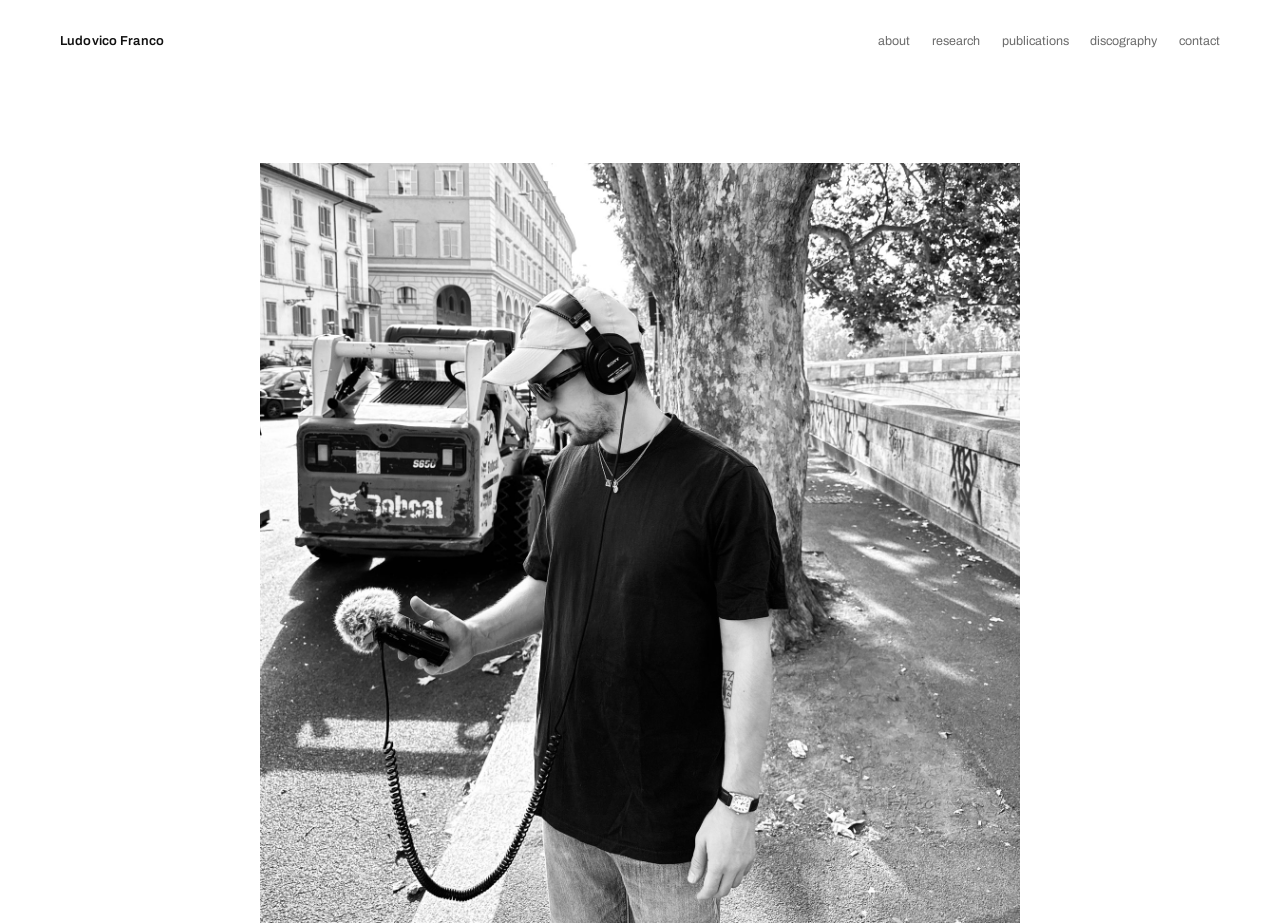
==== index.html @ f2a89196 "Add files via upload" ====
<!doctype html>
<html lang="en">
<head>
<meta charset="utf-8">
<meta name="viewport" content="width=device-width, initial-scale=1">
<title>Ludovico Franco · trumpet, improvisation, sound research</title>
<meta name="description" content="Ludovico Franco: trumpet player, improviser and doctoral researcher working on sound environments, urban space and improvisation.">
<link rel="canonical" href="https://ludovicofranco.github.io/">
<link rel="icon" href="/favicon.svg" type="image/svg+xml">
<link rel="preconnect" href="https://fonts.googleapis.com">
<link rel="preconnect" href="https://fonts.gstatic.com" crossorigin>
<link rel="stylesheet" href="https://fonts.googleapis.com/css2?family=Archivo:wght@400;500;600&display=swap">
<link rel="stylesheet" href="/style.css?v=8">
</head>
<body>
<a class="skip" href="#main">Skip to content</a>

<header class="bar">
  <div class="wrap">
    <a class="name" href="/">Ludovico Franco</a>
    <nav aria-label="Main">
      <a href="/about/">about</a>
      <a href="/research/">research</a>
      <a href="/publications/">publications</a>
      <a href="/discography/">discography</a>
      <a href="/contact/">contact</a>
    </nav>
  </div>
</header>

<main id="main">
  <div class="wrap">
    <h1 class="visually-hidden">Ludovico Franco</h1>
    <figure class="home-image">
      <img src="/images/field-recording.jpg"
           alt="Ludovico Franco field recording in a street, wearing headphones and holding a
                portable recorder, beside a digger and a plane tree"
           width="1600" height="1600" fetchpriority="high" decoding="async">
    </figure>
  </div>
</main>


<script src="/site.js"></script>
</body>
</html>
---- style.css ----
/* Ludovico Franco — single stylesheet.
   Hand-written, no framework. Everything you might want to change
   (colours, type, measure) lives in the :root block below. */

:root{
  --paper:  #FFFFFF;
  --ink:    #111111;
  --muted:  #6B6B6B;
  --faint:  #9A9A9A;
  --hair:   #E4E4E4;

  /* Un solo carattere per tutto il sito, sopra e sotto.
     Per rimettere un serif nel testo lungo, basta cambiare --serif. */
  --font:  Archivo, "Helvetica Neue", Arial, sans-serif;
  --serif: var(--font);
  --sans:  var(--font);
  --mono:  var(--font);

  --measure: 68ch;
}
/* Il sito è chiaro sempre, anche per chi ha il sistema in modalità scura.
   Per riattivare il tema scuro automatico, incolla questo blocco qui sotto:

   @media (prefers-color-scheme: dark){
     :root{ --paper:#0B0B0B; --ink:#ECECEC; --muted:#9A9A9A;
            --faint:#6E6E6E; --hair:#262626; }
   }
*/
:root{ color-scheme: light; }

*,*::before,*::after{ box-sizing:border-box; }
html{ -webkit-text-size-adjust:100%; }
@media (prefers-reduced-motion: reduce){ *{ transition:none !important; animation:none !important; } }

body{
  margin:0;
  background:var(--paper);
  color:var(--ink);
  font-family:var(--serif);
  font-size:16.5px;
  line-height:1.65;
  font-weight:400;
  -webkit-font-smoothing:antialiased;
}
img{ max-width:100%; height:auto; }

a{ color:inherit; text-decoration:underline; text-decoration-thickness:.5px; text-underline-offset:3px; }
a:hover{ text-decoration-thickness:1.5px; }
:focus-visible{ outline:1.5px solid var(--ink); outline-offset:3px; }

.skip{ position:absolute; left:-9999px; }
.skip:focus{ left:12px; top:12px; background:var(--paper); padding:8px 12px; border:1px solid var(--hair); z-index:10; }

/* ---------- frame ---------- */
.wrap{ max-width:1400px; margin:0 auto; padding:0 60px; }
.col{ max-width:var(--measure); }

/* Su schermo largo le sezioni diventano due colonne: etichetta a sinistra,
   contenuto a destra. Sotto i 980px tornano incolonnate. */
@media (min-width:900px){
  section{ display:grid; grid-template-columns:210px minmax(0,1fr); gap:0 60px; }
  section > h2{ grid-column:1; grid-row:1; margin:0; padding-top:5px; }
  section > *:not(h2){ grid-column:2; }

  /* Stessa cosa per il blocco d'apertura di ogni pagina: titolo a sinistra,
     testo introduttivo a destra. */
  main .wrap > .col:first-child:not(.paper){
    display:grid; grid-template-columns:minmax(0,1fr) minmax(0,1fr);
    gap:0 60px; max-width:none; align-items:start;
  }
  main .wrap > .col:first-child:not(.paper) > h1{ grid-column:1; grid-row:1; margin:0; max-width:14ch; }
  main .wrap > .col:first-child:not(.paper) > *:not(h1){ grid-column:2; }
}

.bar{ padding:26px 0 0; }
.bar .wrap{ display:flex; align-items:baseline; gap:24px 32px; flex-wrap:wrap; }
.name{
  font-family:var(--sans); font-size:13px; font-weight:600;
  letter-spacing:.01em; text-decoration:none;
}
.name:hover{ text-decoration:underline; text-underline-offset:4px; }
.bar nav{ margin-left:auto; text-align:right; }
.bar nav a{
  font-family:var(--sans); font-size:12.5px; font-weight:400;
  color:var(--muted); text-decoration:none;
}
/* le voci del menu sono separate solo dallo spazio */
.bar nav a + a{ margin-left:1.5em; }
.bar nav a:hover{ color:var(--ink); text-decoration:underline; text-underline-offset:4px; }
.bar nav a[aria-current="page"]{ color:var(--ink); }

main{ padding:110px 0 0; }
@media (max-width:640px){ main{ padding:56px 0 0; } .wrap{ padding:0 24px; } }

/* ---------- type ---------- */
h1{
  font-family:var(--font); font-weight:500;
  font-size:1.8rem; line-height:1.22; letter-spacing:-.02em;
  margin:0 0 34px; text-wrap:balance; max-width:24ch;
}
h1.big{ font-size:clamp(2.2rem, 4vw, 3.1rem); max-width:11ch; line-height:1.06; letter-spacing:-.03em; }
h2{
  font-family:var(--sans); font-weight:600; font-size:11px;
  letter-spacing:.18em; text-transform:uppercase; color:var(--faint);
  margin:0 0 18px;
}
h3{
  font-family:var(--font); font-weight:600; font-size:.97rem;
  line-height:1.45; letter-spacing:-.005em; margin:0 0 6px;
}
p{ margin:0 0 1.3em; }
p:last-child{ margin-bottom:0; }
.small{ font-size:14.5px; color:var(--muted); }
.mono{ font-family:var(--mono); font-size:13px; }

section{ margin:0 0 92px; }
/* aria fra il blocco d'apertura e la prima sezione */
main .wrap > .col:first-child + section{ margin-top:84px; }
section:last-of-type{ margin-bottom:0; }
hr{ border:none; border-top:1px solid var(--hair); margin:0 0 40px; }

/* ---------- lists ---------- */
ul.plain{ list-style:none; margin:0; padding:0; }
ul.plain > li{ padding:0 0 26px; }
ul.plain > li:last-child{ padding-bottom:0; }

.row{ display:grid; grid-template-columns:5.5em 1fr; gap:0 22px; align-items:baseline; }
.row .yr{ font-family:var(--font); font-size:13px; color:var(--faint); }
@media (max-width:640px){
  .row{ grid-template-columns:1fr; }
  .row .yr{ margin-bottom:2px; display:block; }
}

.entry .where{ color:var(--muted); font-size:14.5px; margin:4px 0 6px; }
.entry .links{ display:flex; flex-wrap:wrap; gap:4px 16px; font-family:var(--sans); font-size:12.5px; }
.entry .links a{ color:var(--muted); }
.entry .links a:hover{ color:var(--ink); }

/* ---------- key/value ---------- */
dl.facts{ display:grid; grid-template-columns:11em 1fr; gap:10px 24px; margin:0; font-size:14.5px; }
dl.facts dt{ font-family:var(--sans); font-size:11px; letter-spacing:.14em; text-transform:uppercase; color:var(--faint); padding-top:4px; }
dl.facts dd{ margin:0; color:var(--muted); }
dl.facts dd a{ color:var(--ink); }
@media (max-width:640px){
  dl.facts{ grid-template-columns:1fr; gap:2px; }
  dl.facts dt{ margin-top:16px; }
}

/* ---------- bios ---------- */
.bio{ padding:0 0 30px; }
.bio-head{ display:flex; align-items:baseline; gap:14px; margin:0 0 8px; }
.bio-head span{
  font-family:var(--sans); font-size:11px; letter-spacing:.14em;
  text-transform:uppercase; color:var(--faint);
}
.copy-btn{
  font-family:var(--sans); font-size:11px; letter-spacing:.04em;
  background:none; border:none; padding:0; cursor:pointer;
  color:var(--faint); text-decoration:underline; text-underline-offset:3px;
}
.copy-btn:hover{ color:var(--ink); }

/* ---------- paper page ---------- */
.paper{ max-width:none; }
.paper h1{
  font-size:clamp(1.7rem, 2.6vw, 2.3rem); font-weight:400; line-height:1.22;
  max-width:26ch; margin:0 0 22px;
}
.paper > *:not(h1){ max-width:var(--measure); }
.byline{ font-family:var(--sans); font-size:14px; font-weight:600; margin:0 0 2px; }
.affil{ font-family:var(--sans); font-size:13px; color:var(--muted); margin:0 0 26px; }
.cite{ color:var(--muted); font-size:14.5px; margin:0 0 26px; max-width:58ch; }
.actions{ display:flex; flex-wrap:wrap; gap:18px; font-family:var(--sans); font-size:13px; }

ol.refs{ margin:0; padding:0; list-style:none; counter-reset:r; font-size:14px; color:var(--muted); }
ol.refs li{ counter-increment:r; position:relative; padding:0 0 12px 3em; line-height:1.6; }
ol.refs li::before{
  content:"[" counter(r) "]"; position:absolute; left:0; top:0;
  font-family:var(--font); font-size:12px; color:var(--faint);
}
.kw{ list-style:none; margin:0; padding:0; display:flex; flex-wrap:wrap; gap:6px 18px;
     font-family:var(--sans); font-size:12.5px; color:var(--muted); }

/* ---------- footer ---------- */
footer{ margin:120px 0 0; padding:22px 0 56px; border-top:1px solid var(--hair); }
footer .wrap{ display:flex; flex-wrap:wrap; gap:6px 28px; }
footer, footer a{ font-family:var(--sans); font-size:12px; color:var(--faint); }

/* ---------- immagini ---------- */
figure{ margin:0; }
figure img{ display:block; width:100%; height:auto; }
figcaption{
  font-family:var(--font); font-size:12px; color:var(--faint);
  margin-top:10px; line-height:1.5;
}

/* foto a tutta larghezza dentro una pagina di testo (usata nella Research) */
.figure-block{ margin:72px 0 0; max-width:760px; }

/* ritratto nella pagina About: colonna di sinistra, sotto il titolo */
.portrait{ margin:30px 0 0; max-width:340px; }
@media (min-width:900px){
  main .wrap > .col:first-child:not(.paper) > .portrait{
    grid-column:1; grid-row:2; margin:38px 0 0;
  }
  /* Pagina About: titolo in alto su tutta la larghezza, poi foto a sinistra
     e testo a destra, allineati in cima. */
  main .wrap > .col:first-child:not(.paper).with-portrait{
    grid-template-columns:minmax(0,340px) minmax(0,1fr);
  }
  main .wrap > .col:first-child:not(.paper).with-portrait > h1{
    grid-column:1 / -1; grid-row:1; max-width:none;
  }
  main .wrap > .col:first-child:not(.paper).with-portrait > .portrait{
    grid-column:1; grid-row:2; margin:30px 0 0; max-width:none;
  }
  main .wrap > .col:first-child:not(.paper).with-portrait > .lede{
    grid-column:2; grid-row:2; margin:30px 0 0; max-width:var(--measure);
  }
}

/* foto affiancata a un elenco: usata nella Discography */
.media-split{ display:grid; grid-template-columns:1fr; gap:44px 60px; align-items:start; }
@media (min-width:900px){
  .media-split{ grid-template-columns:minmax(0,400px) minmax(0,1fr); }
}
.media-split figure{ max-width:480px; }

/* ---------- home: solo l'immagine ---------- */
.visually-hidden{
  position:absolute; width:1px; height:1px; margin:-1px; padding:0;
  overflow:hidden; clip:rect(0 0 0 0); clip-path:inset(50%); white-space:nowrap; border:0;
}
.home-image{ max-width:760px; margin:0 auto; }
.home-image img{ display:block; width:100%; height:auto; }
@media (max-width:640px){ .home-image{ max-width:none; } }

/* titolo alternativo / stilizzato accanto a un titolo di disco */
.alt{ color:var(--faint); font-weight:400; margin-left:.5em; }
/* citazione da una recensione */
blockquote.pull{
  margin:10px 0 0; padding:0 0 0 14px; border-left:1px solid var(--hair);
  color:var(--muted); font-size:14.5px; max-width:56ch;
}
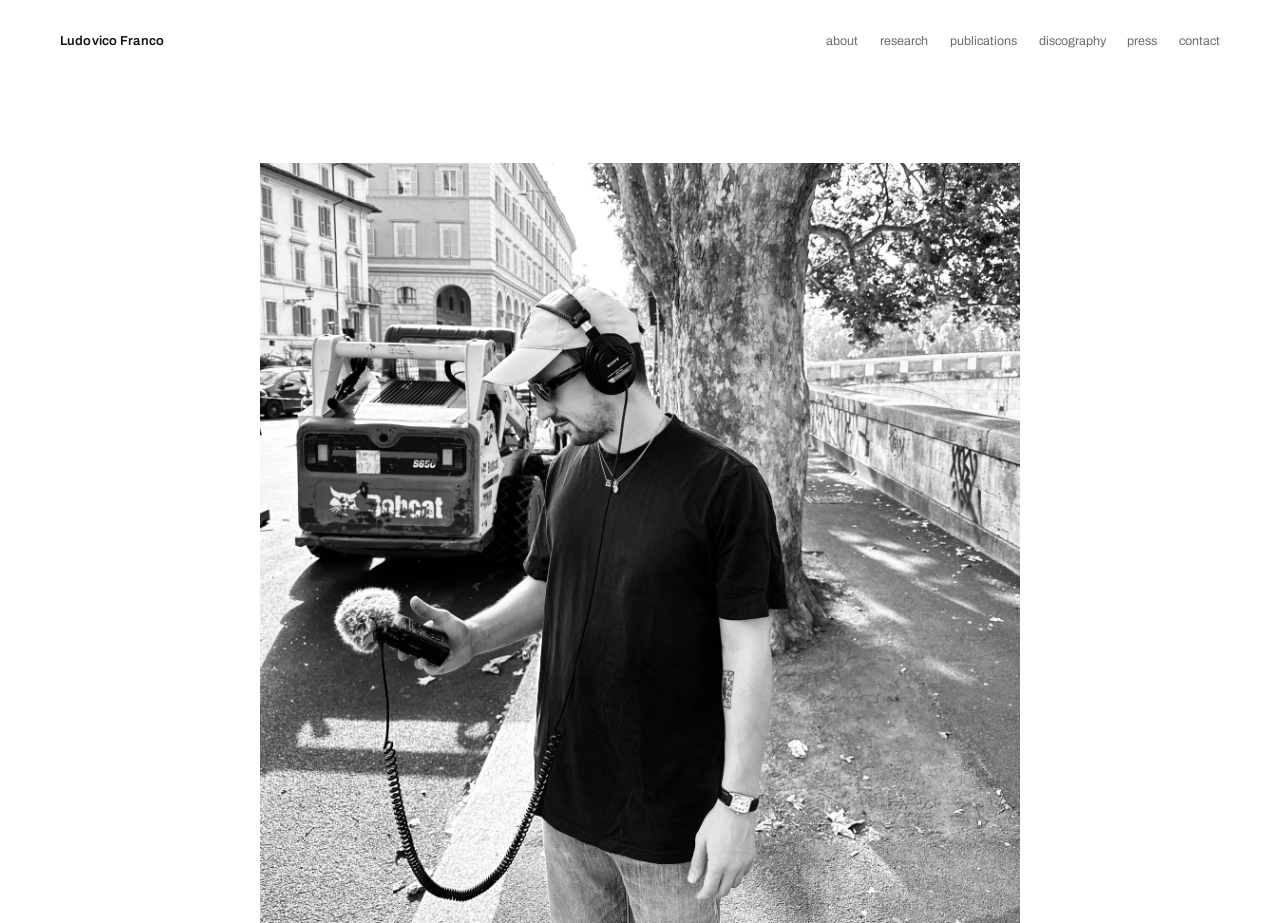
==== commit cf30b458: "Add files via upload" ====
--- a/index.html
+++ b/index.html
@@ -3,14 +3,51 @@
 <head>
 <meta charset="utf-8">
 <meta name="viewport" content="width=device-width, initial-scale=1">
-<title>Ludovico Franco · trumpet, improvisation, sound research</title>
-<meta name="description" content="Ludovico Franco: trumpet player, improviser and doctoral researcher working on sound environments, urban space and improvisation.">
+<title>Ludovico Franco · improviser / sound artist / trumpet player</title>
+<meta name="description" content="Ludovico Franco is an improviser, trumpeter and PhD researcher based in Rome, in the joint doctoral programme of the conservatories of Pescara, Ferrara…">
 <link rel="canonical" href="https://ludovicofranco.github.io/">
+<meta property="og:site_name" content="Ludovico Franco">
+<meta property="og:type" content="website">
+<meta property="og:title" content="Ludovico Franco · improviser / sound artist / trumpet player">
+<meta property="og:description" content="Ludovico Franco is an improviser, trumpeter and PhD researcher based in Rome, in the joint doctoral programme of the conservatories of Pescara, Ferrara…">
+<meta property="og:url" content="https://ludovicofranco.github.io/">
+<script type="application/ld+json">
+{
+  "@context": "https://schema.org",
+  "@graph": [
+    {
+      "@type": "WebSite",
+      "@id": "https://ludovicofranco.github.io/#website",
+      "url": "https://ludovicofranco.github.io/",
+      "name": "Ludovico Franco",
+      "publisher": { "@id": "https://ludovicofranco.github.io/#person" }
+    },
+    {
+      "@type": "Person",
+      "@id": "https://ludovicofranco.github.io/#person",
+      "name": "Ludovico Franco",
+      "url": "https://ludovicofranco.github.io/",
+      "jobTitle": "Improviser, sound artist and trumpet player",
+      "identifier": "https://orcid.org/0009-0007-0773-4794",
+      "affiliation": {
+        "@type": "CollegeOrUniversity",
+        "name": "Conservatorio di Musica “Luisa D’Annunzio”, Pescara"
+      },
+      "sameAs": [
+        "https://orcid.org/0009-0007-0773-4794",
+        "https://scholar.google.com/citations?user=Iq05x2AAAAAJ",
+        "https://www.instagram.com/ludovicofranco_/",
+        "https://www.linkedin.com/in/ludovico-franco-a602a33b0/"
+      ]
+    }
+  ]
+}
+</script>
 <link rel="icon" href="/favicon.svg" type="image/svg+xml">
 <link rel="preconnect" href="https://fonts.googleapis.com">
 <link rel="preconnect" href="https://fonts.gstatic.com" crossorigin>
 <link rel="stylesheet" href="https://fonts.googleapis.com/css2?family=Archivo:wght@400;500;600&display=swap">
-<link rel="stylesheet" href="/style.css?v=8">
+<link rel="stylesheet" href="/style.css?v=11">
 </head>
 <body>
 <a class="skip" href="#main">Skip to content</a>
@@ -23,6 +60,7 @@
       <a href="/research/">research</a>
       <a href="/publications/">publications</a>
       <a href="/discography/">discography</a>
+      <a href="/press/">press</a>
       <a href="/contact/">contact</a>
     </nav>
   </div>
--- a/style.css
+++ b/style.css
@@ -194,29 +194,36 @@
   margin-top:10px; line-height:1.5;
 }
 
-/* foto a tutta larghezza dentro una pagina di testo (usata nella Research) */
-.figure-block{ margin:72px 0 0; max-width:760px; }
-
-/* ritratto nella pagina About: colonna di sinistra, sotto il titolo */
-.portrait{ margin:30px 0 0; max-width:340px; }
+/* foto nella colonna di sinistra, sotto il titolo: About e Research */
+.side-figure{ margin:30px 0 0; max-width:340px; }
 @media (min-width:900px){
-  main .wrap > .col:first-child:not(.paper) > .portrait{
+  main .wrap > .col:first-child:not(.paper) > .side-figure{
     grid-column:1; grid-row:2; margin:38px 0 0;
   }
-  /* Pagina About: titolo in alto su tutta la larghezza, poi foto a sinistra
+  /* Titolo in alto su tutta la larghezza, poi foto a sinistra
      e testo a destra, allineati in cima. */
-  main .wrap > .col:first-child:not(.paper).with-portrait{
+  main .wrap > .col:first-child:not(.paper).with-side-figure{
     grid-template-columns:minmax(0,340px) minmax(0,1fr);
   }
-  main .wrap > .col:first-child:not(.paper).with-portrait > h1{
+  main .wrap > .col:first-child:not(.paper).with-side-figure > h1{
     grid-column:1 / -1; grid-row:1; max-width:none;
   }
-  main .wrap > .col:first-child:not(.paper).with-portrait > .portrait{
+  main .wrap > .col:first-child:not(.paper).with-side-figure > .side-figure{
     grid-column:1; grid-row:2; margin:30px 0 0; max-width:none;
   }
-  main .wrap > .col:first-child:not(.paper).with-portrait > .lede{
+  main .wrap > .col:first-child:not(.paper).with-side-figure > .lede{
     grid-column:2; grid-row:2; margin:30px 0 0; max-width:var(--measure);
   }
+  /* Variante per una foto orizzontale (Research): colonna sinistra piu' larga. */
+  main .wrap > .col:first-child:not(.paper).with-side-figure.wide-figure{
+    grid-template-columns:minmax(0,440px) minmax(0,1fr);
+  }
+}
+
+/* Sotto i 900px la colonna d'apertura si impila e la foto finisce sopra il
+   testo: serve la stessa aria che la Discography ottiene dal suo gap. */
+@media (max-width:899px){
+  .side-figure + .lede{ margin-top:44px; }
 }
 
 /* foto affiancata a un elenco: usata nella Discography */
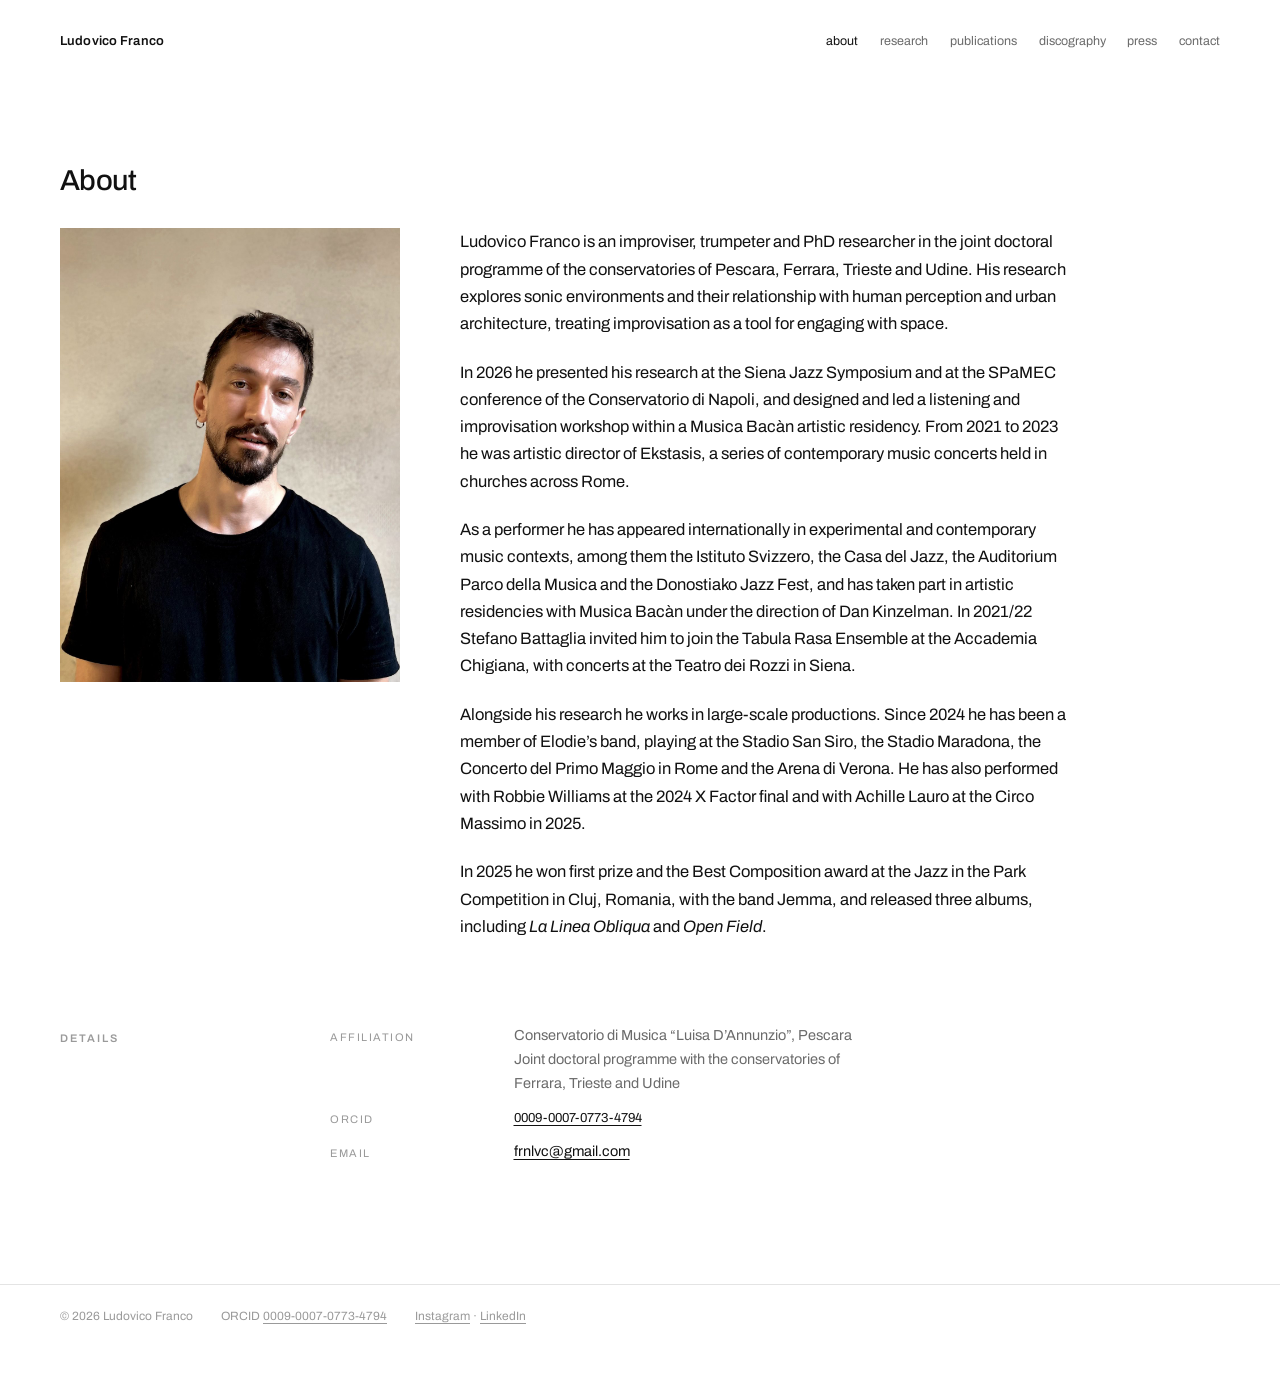
==== commit 2d0348c1: "Add files via upload" ====
--- a/index.html
+++ b/index.html
@@ -3,46 +3,14 @@
 <head>
 <meta charset="utf-8">
 <meta name="viewport" content="width=device-width, initial-scale=1">
-<title>Ludovico Franco · improviser / sound artist / trumpet player</title>
-<meta name="description" content="Ludovico Franco is an improviser, trumpeter and PhD researcher based in Rome, in the joint doctoral programme of the conservatories of Pescara, Ferrara…">
-<link rel="canonical" href="https://ludovicofranco.github.io/">
+<title>About · Ludovico Franco</title>
+<meta name="description" content="Biography of Ludovico Franco, trumpet player, improviser and doctoral researcher.">
+<link rel="canonical" href="https://ludovicofranco.github.io/about/">
 <meta property="og:site_name" content="Ludovico Franco">
 <meta property="og:type" content="website">
-<meta property="og:title" content="Ludovico Franco · improviser / sound artist / trumpet player">
-<meta property="og:description" content="Ludovico Franco is an improviser, trumpeter and PhD researcher based in Rome, in the joint doctoral programme of the conservatories of Pescara, Ferrara…">
-<meta property="og:url" content="https://ludovicofranco.github.io/">
-<script type="application/ld+json">
-{
-  "@context": "https://schema.org",
-  "@graph": [
-    {
-      "@type": "WebSite",
-      "@id": "https://ludovicofranco.github.io/#website",
-      "url": "https://ludovicofranco.github.io/",
-      "name": "Ludovico Franco",
-      "publisher": { "@id": "https://ludovicofranco.github.io/#person" }
-    },
-    {
-      "@type": "Person",
-      "@id": "https://ludovicofranco.github.io/#person",
-      "name": "Ludovico Franco",
-      "url": "https://ludovicofranco.github.io/",
-      "jobTitle": "Improviser, sound artist and trumpet player",
-      "identifier": "https://orcid.org/0009-0007-0773-4794",
-      "affiliation": {
-        "@type": "CollegeOrUniversity",
-        "name": "Conservatorio di Musica “Luisa D’Annunzio”, Pescara"
-      },
-      "sameAs": [
-        "https://orcid.org/0009-0007-0773-4794",
-        "https://scholar.google.com/citations?user=Iq05x2AAAAAJ",
-        "https://www.instagram.com/ludovicofranco_/",
-        "https://www.linkedin.com/in/ludovico-franco-a602a33b0/"
-      ]
-    }
-  ]
-}
-</script>
+<meta property="og:title" content="About · Ludovico Franco">
+<meta property="og:description" content="Biography of Ludovico Franco, trumpet player, improviser and doctoral researcher.">
+<meta property="og:url" content="https://ludovicofranco.github.io/about/">
 <link rel="icon" href="/favicon.svg" type="image/svg+xml">
 <link rel="preconnect" href="https://fonts.googleapis.com">
 <link rel="preconnect" href="https://fonts.gstatic.com" crossorigin>
@@ -56,7 +24,7 @@
   <div class="wrap">
     <a class="name" href="/">Ludovico Franco</a>
     <nav aria-label="Main">
-      <a href="/about/">about</a>
+      <a href="/about/" aria-current="page">about</a>
       <a href="/research/">research</a>
       <a href="/publications/">publications</a>
       <a href="/discography/">discography</a>
@@ -68,16 +36,59 @@
 
 <main id="main">
   <div class="wrap">
-    <h1 class="visually-hidden">Ludovico Franco</h1>
-    <figure class="home-image">
-      <img src="/images/field-recording.jpg"
-           alt="Ludovico Franco field recording in a street, wearing headphones and holding a
-                portable recorder, beside a digger and a plane tree"
-           width="1600" height="1600" fetchpriority="high" decoding="async">
-    </figure>
+    <div class="col with-side-figure">
+      <h1>About</h1>
+      <figure class="side-figure">
+        <img src="/images/ludovico-franco-portrait.jpg" alt="Ludovico Franco"
+             width="1200" height="1600" loading="lazy" decoding="async">
+      </figure>
+      <div class="lede">
+        <p>Ludovico Franco is an improviser, trumpeter and PhD researcher in the joint doctoral
+        programme of the conservatories of Pescara, Ferrara, Trieste and Udine. His research explores
+        sonic environments and their relationship with human perception and urban architecture,
+        treating improvisation as a tool for engaging with space.</p>
+        <p>In 2026 he presented his research at the Siena Jazz Symposium and at the SPaMEC conference
+        of the Conservatorio di Napoli, and designed and led a listening and improvisation workshop
+        within a Musica Bacàn artistic residency. From 2021 to 2023 he was artistic director of
+        Ekstasis, a series of contemporary music concerts held in churches across Rome.</p>
+        <p>As a performer he has appeared internationally in experimental and contemporary music
+        contexts, among them the Istituto Svizzero, the Casa del Jazz, the Auditorium Parco della
+        Musica and the Donostiako Jazz Fest, and has taken part in artistic residencies with Musica
+        Bacàn under the direction of Dan Kinzelman. In 2021/22 Stefano Battaglia invited him to join
+        the Tabula Rasa Ensemble at the Accademia Chigiana, with concerts at the Teatro dei Rozzi in
+        Siena.</p>
+        <p>Alongside his research he works in large-scale productions. Since 2024 he has been a
+        member of Elodie’s band, playing at the Stadio San Siro, the Stadio Maradona, the Concerto
+        del Primo Maggio in Rome and the Arena di Verona. He has also performed with Robbie Williams
+        at the 2024 X Factor final and with Achille Lauro at the Circo Massimo in 2025.</p>
+        <p>In 2025 he won first prize and the Best Composition award at the Jazz in the Park
+        Competition in Cluj, Romania, with the band Jemma, and released three albums, including
+        <em>La Linea Obliqua</em> and <em>Open Field</em>.</p>
+      </div>
+    </div>
+
+    <section>
+      <h2>Details</h2>
+      <dl class="facts col">
+        <dt>Affiliation</dt>
+        <dd>Conservatorio di Musica “Luisa D’Annunzio”, Pescara<br>
+            <span class="small">Joint doctoral programme with the conservatories of Ferrara, Trieste and Udine</span></dd>
+        <dt>ORCID</dt>
+        <dd><a class="mono" href="https://orcid.org/0009-0007-0773-4794">0009-0007-0773-4794</a></dd>
+        <dt>Email</dt>
+        <dd><a href="mailto:frnlvc@gmail.com">frnlvc@gmail.com</a></dd>
+      </dl>
+    </section>
   </div>
 </main>
 
+<footer>
+  <div class="wrap">
+    <span>© <span id="y">2026</span> Ludovico Franco</span>
+    <span>ORCID <a href="https://orcid.org/0009-0007-0773-4794">0009-0007-0773-4794</a></span>
+    <span><a href="https://www.instagram.com/ludovicofranco_/" target="_blank" rel="noopener me">Instagram</a> · <a href="https://www.linkedin.com/in/ludovico-franco-a602a33b0/" target="_blank" rel="noopener me">LinkedIn</a></span>
+  </div>
+</footer>
 
 <script src="/site.js"></script>
 </body>
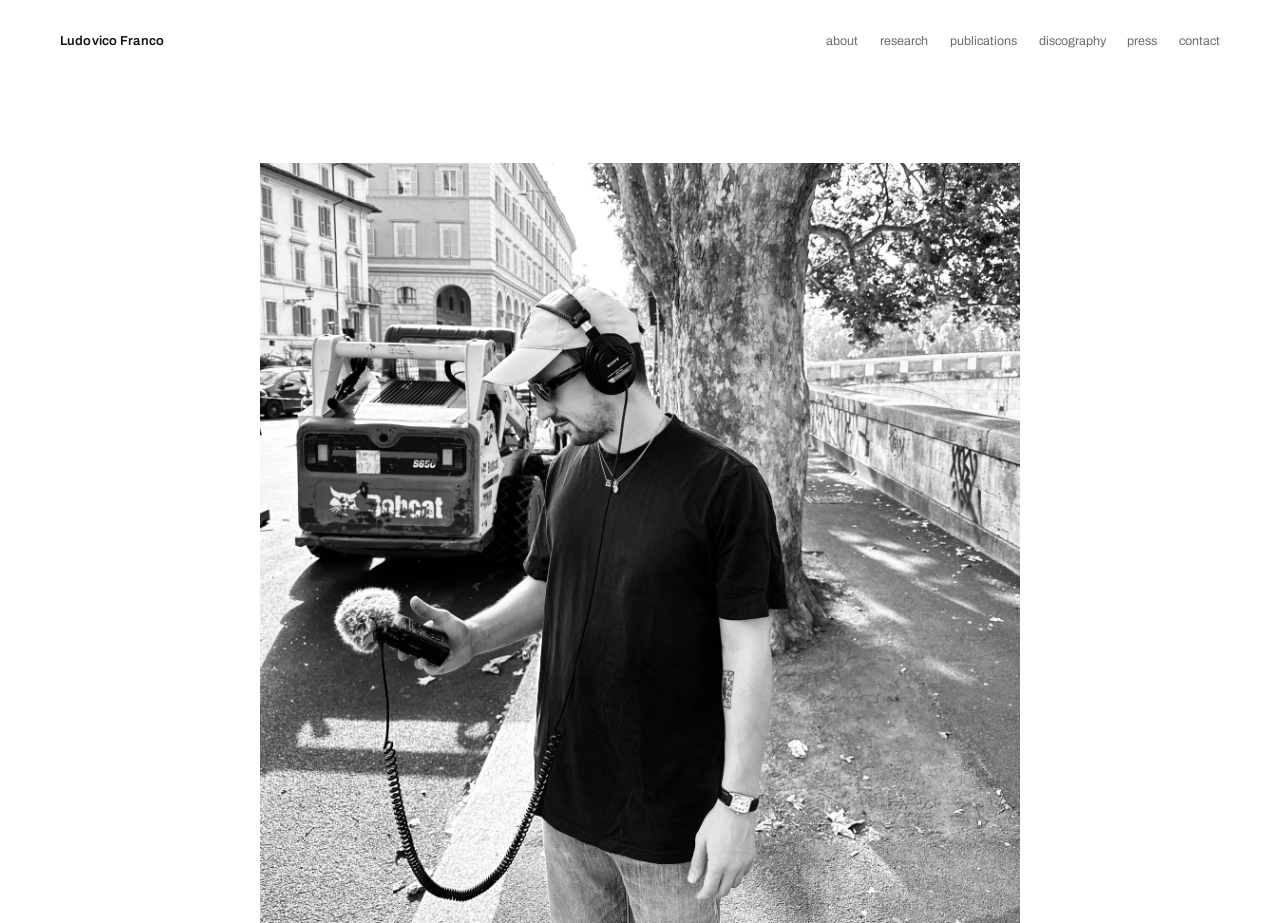
==== commit 012aa158: "Add files via upload" ====
--- a/index.html
+++ b/index.html
@@ -3,14 +3,46 @@
 <head>
 <meta charset="utf-8">
 <meta name="viewport" content="width=device-width, initial-scale=1">
-<title>About · Ludovico Franco</title>
-<meta name="description" content="Biography of Ludovico Franco, trumpet player, improviser and doctoral researcher.">
-<link rel="canonical" href="https://ludovicofranco.github.io/about/">
+<title>Ludovico Franco · improviser / sound artist / trumpet player</title>
+<meta name="description" content="Ludovico Franco is an improviser, trumpeter and PhD researcher based in Rome, in the joint doctoral programme of the conservatories of Pescara, Ferrara…">
+<link rel="canonical" href="https://ludovicofranco.github.io/">
 <meta property="og:site_name" content="Ludovico Franco">
 <meta property="og:type" content="website">
-<meta property="og:title" content="About · Ludovico Franco">
-<meta property="og:description" content="Biography of Ludovico Franco, trumpet player, improviser and doctoral researcher.">
-<meta property="og:url" content="https://ludovicofranco.github.io/about/">
+<meta property="og:title" content="Ludovico Franco · improviser / sound artist / trumpet player">
+<meta property="og:description" content="Ludovico Franco is an improviser, trumpeter and PhD researcher based in Rome, in the joint doctoral programme of the conservatories of Pescara, Ferrara…">
+<meta property="og:url" content="https://ludovicofranco.github.io/">
+<script type="application/ld+json">
+{
+  "@context": "https://schema.org",
+  "@graph": [
+    {
+      "@type": "WebSite",
+      "@id": "https://ludovicofranco.github.io/#website",
+      "url": "https://ludovicofranco.github.io/",
+      "name": "Ludovico Franco",
+      "publisher": { "@id": "https://ludovicofranco.github.io/#person" }
+    },
+    {
+      "@type": "Person",
+      "@id": "https://ludovicofranco.github.io/#person",
+      "name": "Ludovico Franco",
+      "url": "https://ludovicofranco.github.io/",
+      "jobTitle": "Improviser, sound artist and trumpet player",
+      "identifier": "https://orcid.org/0009-0007-0773-4794",
+      "affiliation": {
+        "@type": "CollegeOrUniversity",
+        "name": "Conservatorio di Musica “Luisa D’Annunzio”, Pescara"
+      },
+      "sameAs": [
+        "https://orcid.org/0009-0007-0773-4794",
+        "https://scholar.google.com/citations?user=Iq05x2AAAAAJ",
+        "https://www.instagram.com/ludovicofranco_/",
+        "https://www.linkedin.com/in/ludovico-franco-a602a33b0/"
+      ]
+    }
+  ]
+}
+</script>
 <link rel="icon" href="/favicon.svg" type="image/svg+xml">
 <link rel="preconnect" href="https://fonts.googleapis.com">
 <link rel="preconnect" href="https://fonts.gstatic.com" crossorigin>
@@ -24,7 +56,7 @@
   <div class="wrap">
     <a class="name" href="/">Ludovico Franco</a>
     <nav aria-label="Main">
-      <a href="/about/" aria-current="page">about</a>
+      <a href="/about/">about</a>
       <a href="/research/">research</a>
       <a href="/publications/">publications</a>
       <a href="/discography/">discography</a>
@@ -36,59 +68,16 @@
 
 <main id="main">
   <div class="wrap">
-    <div class="col with-side-figure">
-      <h1>About</h1>
-      <figure class="side-figure">
-        <img src="/images/ludovico-franco-portrait.jpg" alt="Ludovico Franco"
-             width="1200" height="1600" loading="lazy" decoding="async">
-      </figure>
-      <div class="lede">
-        <p>Ludovico Franco is an improviser, trumpeter and PhD researcher in the joint doctoral
-        programme of the conservatories of Pescara, Ferrara, Trieste and Udine. His research explores
-        sonic environments and their relationship with human perception and urban architecture,
-        treating improvisation as a tool for engaging with space.</p>
-        <p>In 2026 he presented his research at the Siena Jazz Symposium and at the SPaMEC conference
-        of the Conservatorio di Napoli, and designed and led a listening and improvisation workshop
-        within a Musica Bacàn artistic residency. From 2021 to 2023 he was artistic director of
-        Ekstasis, a series of contemporary music concerts held in churches across Rome.</p>
-        <p>As a performer he has appeared internationally in experimental and contemporary music
-        contexts, among them the Istituto Svizzero, the Casa del Jazz, the Auditorium Parco della
-        Musica and the Donostiako Jazz Fest, and has taken part in artistic residencies with Musica
-        Bacàn under the direction of Dan Kinzelman. In 2021/22 Stefano Battaglia invited him to join
-        the Tabula Rasa Ensemble at the Accademia Chigiana, with concerts at the Teatro dei Rozzi in
-        Siena.</p>
-        <p>Alongside his research he works in large-scale productions. Since 2024 he has been a
-        member of Elodie’s band, playing at the Stadio San Siro, the Stadio Maradona, the Concerto
-        del Primo Maggio in Rome and the Arena di Verona. He has also performed with Robbie Williams
-        at the 2024 X Factor final and with Achille Lauro at the Circo Massimo in 2025.</p>
-        <p>In 2025 he won first prize and the Best Composition award at the Jazz in the Park
-        Competition in Cluj, Romania, with the band Jemma, and released three albums, including
-        <em>La Linea Obliqua</em> and <em>Open Field</em>.</p>
-      </div>
-    </div>
-
-    <section>
-      <h2>Details</h2>
-      <dl class="facts col">
-        <dt>Affiliation</dt>
-        <dd>Conservatorio di Musica “Luisa D’Annunzio”, Pescara<br>
-            <span class="small">Joint doctoral programme with the conservatories of Ferrara, Trieste and Udine</span></dd>
-        <dt>ORCID</dt>
-        <dd><a class="mono" href="https://orcid.org/0009-0007-0773-4794">0009-0007-0773-4794</a></dd>
-        <dt>Email</dt>
-        <dd><a href="mailto:frnlvc@gmail.com">frnlvc@gmail.com</a></dd>
-      </dl>
-    </section>
+    <h1 class="visually-hidden">Ludovico Franco</h1>
+    <figure class="home-image">
+      <img src="/images/field-recording.jpg"
+           alt="Ludovico Franco field recording in a street, wearing headphones and holding a
+                portable recorder, beside a digger and a plane tree"
+           width="1600" height="1600" fetchpriority="high" decoding="async">
+    </figure>
   </div>
 </main>
 
-<footer>
-  <div class="wrap">
-    <span>© <span id="y">2026</span> Ludovico Franco</span>
-    <span>ORCID <a href="https://orcid.org/0009-0007-0773-4794">0009-0007-0773-4794</a></span>
-    <span><a href="https://www.instagram.com/ludovicofranco_/" target="_blank" rel="noopener me">Instagram</a> · <a href="https://www.linkedin.com/in/ludovico-franco-a602a33b0/" target="_blank" rel="noopener me">LinkedIn</a></span>
-  </div>
-</footer>
 
 <script src="/site.js"></script>
 </body>
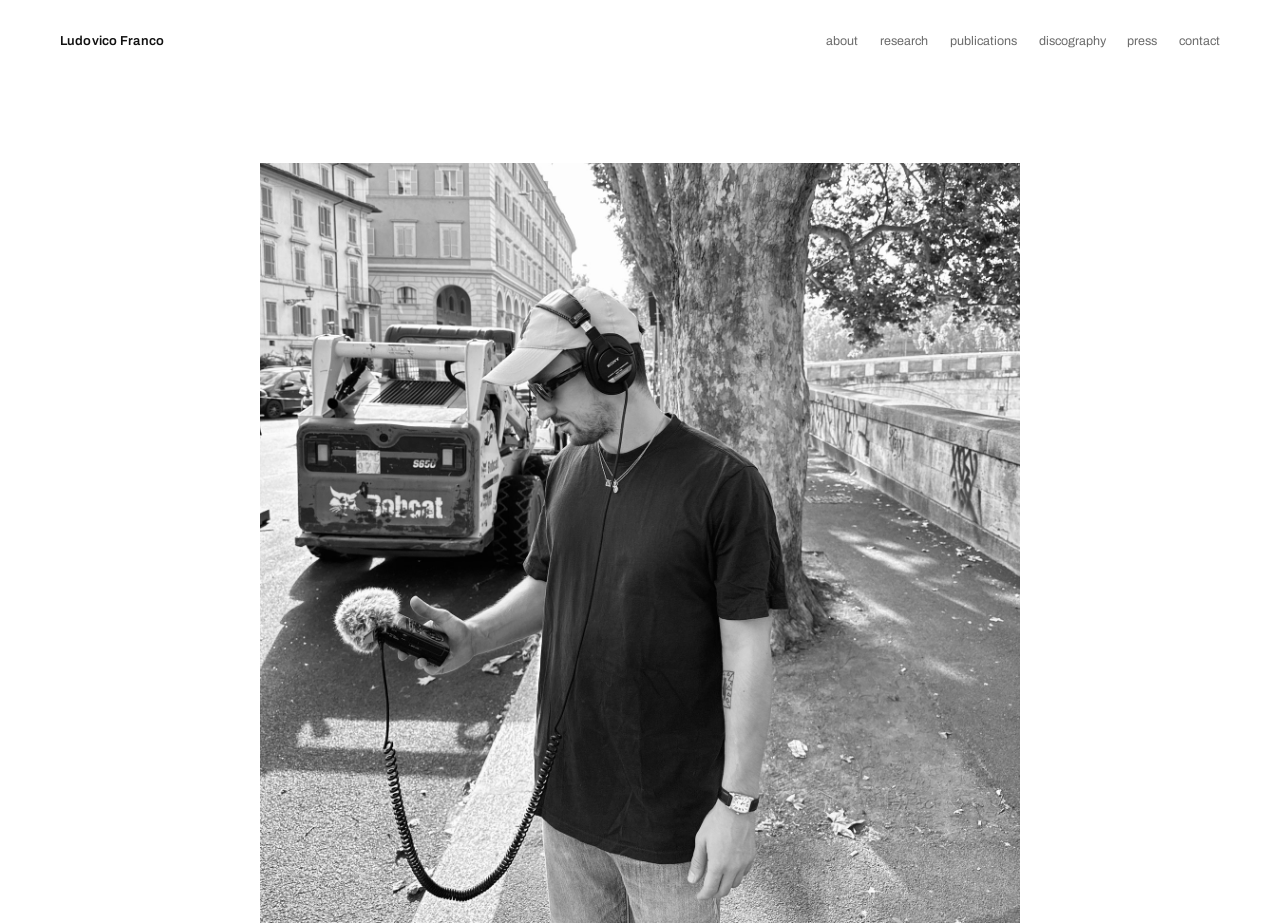
==== commit 3e260eaa: "Add files via upload" ====
--- a/index.html
+++ b/index.html
@@ -4,12 +4,12 @@
 <meta charset="utf-8">
 <meta name="viewport" content="width=device-width, initial-scale=1">
 <title>Ludovico Franco · improviser / sound artist / trumpet player</title>
-<meta name="description" content="Ludovico Franco is an improviser, trumpeter and PhD researcher based in Rome, in the joint doctoral programme of the conservatories of Pescara, Ferrara…">
+<meta name="description" content="Ludovico Franco is an improviser and trumpeter based in Rome. He is a PhD researcher in the joint doctoral programme of the conservatories of Pescara, Ferrara…">
 <link rel="canonical" href="https://ludovicofranco.github.io/">
 <meta property="og:site_name" content="Ludovico Franco">
 <meta property="og:type" content="website">
 <meta property="og:title" content="Ludovico Franco · improviser / sound artist / trumpet player">
-<meta property="og:description" content="Ludovico Franco is an improviser, trumpeter and PhD researcher based in Rome, in the joint doctoral programme of the conservatories of Pescara, Ferrara…">
+<meta property="og:description" content="Ludovico Franco is an improviser and trumpeter based in Rome. He is a PhD researcher in the joint doctoral programme of the conservatories of Pescara, Ferrara…">
 <meta property="og:url" content="https://ludovicofranco.github.io/">
 <script type="application/ld+json">
 {
